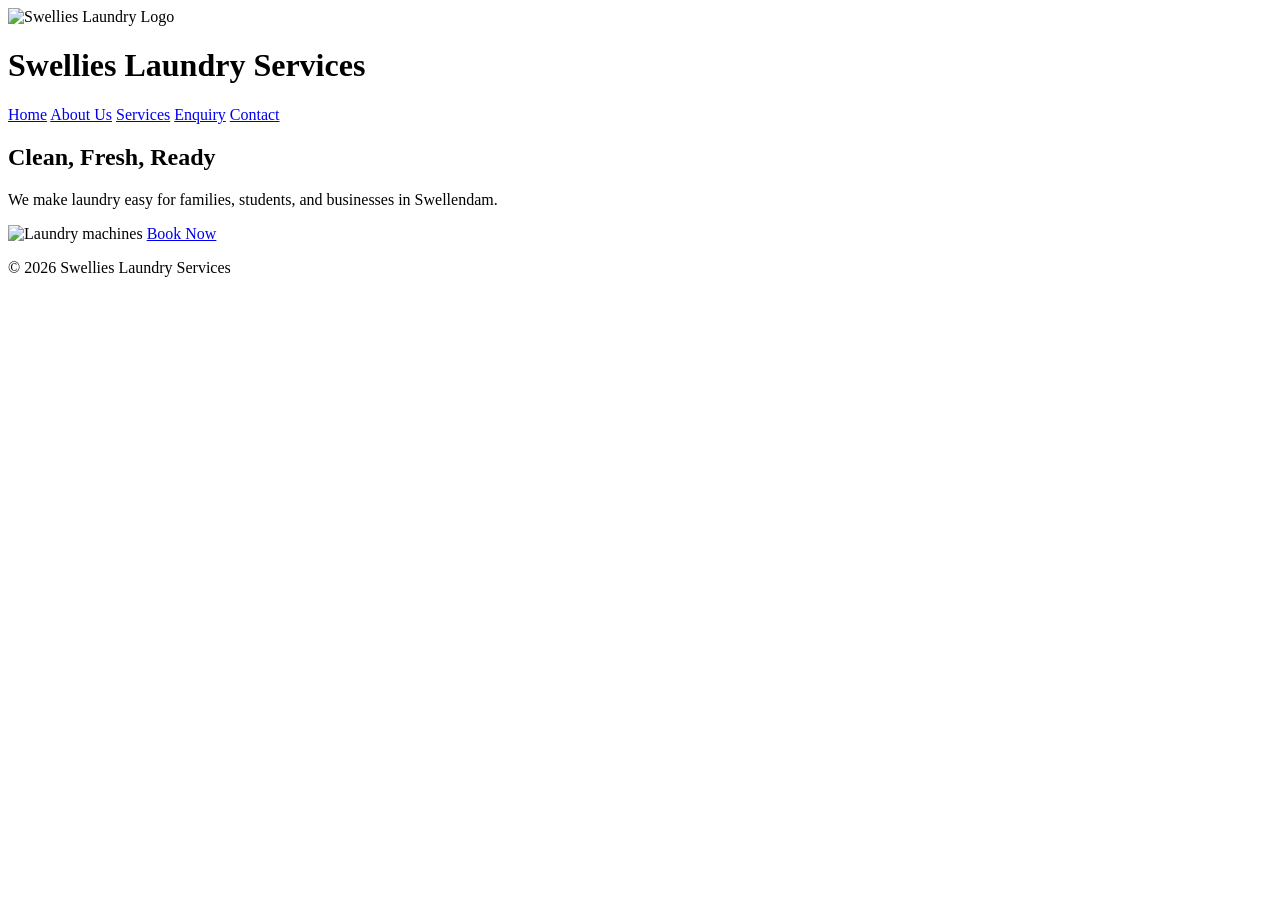
==== index.html @ 78e607af "initial commit" ====
<!DOCTYPE html>
<html lang="en">
<head>
  <meta charset="UTF-8">
  <meta name="viewport" content="width=device-width, initial-scale=1.0">
  <title>Swellies Laundry Services</title>
  <link rel="stylesheet" href="css/style.css">
</head>
<body>
  <header>
    <img src="images/Logo.jpeg" alt="Swellies Laundry Logo" width="120">
    <h1>Swellies Laundry Services</h1>
    <nav>
      <a href="index.html">Home</a>
      <a href="about.html">About Us</a>
      <a href="services.html">Services</a>
      <a href="enquiry.html">Enquiry</a>
      <a href="contact.html">Contact</a>
    </nav>
  </header>

  <main>
  <section>
    <h2>Clean, Fresh, Ready</h2>
    <p>We make laundry easy for families, students, and businesses in Swellendam.</p>
    <img src="images/machines3.jpg" alt="Laundry machines" class="homepage-img">
    <a href="enquiry.html" class="btn">Book Now</a>
  </section>
</main>



  <footer>
    <p>&copy; 2026 Swellies Laundry Services</p>
  </footer>
  <script src="js/script.js"></script>
</body>
</html>
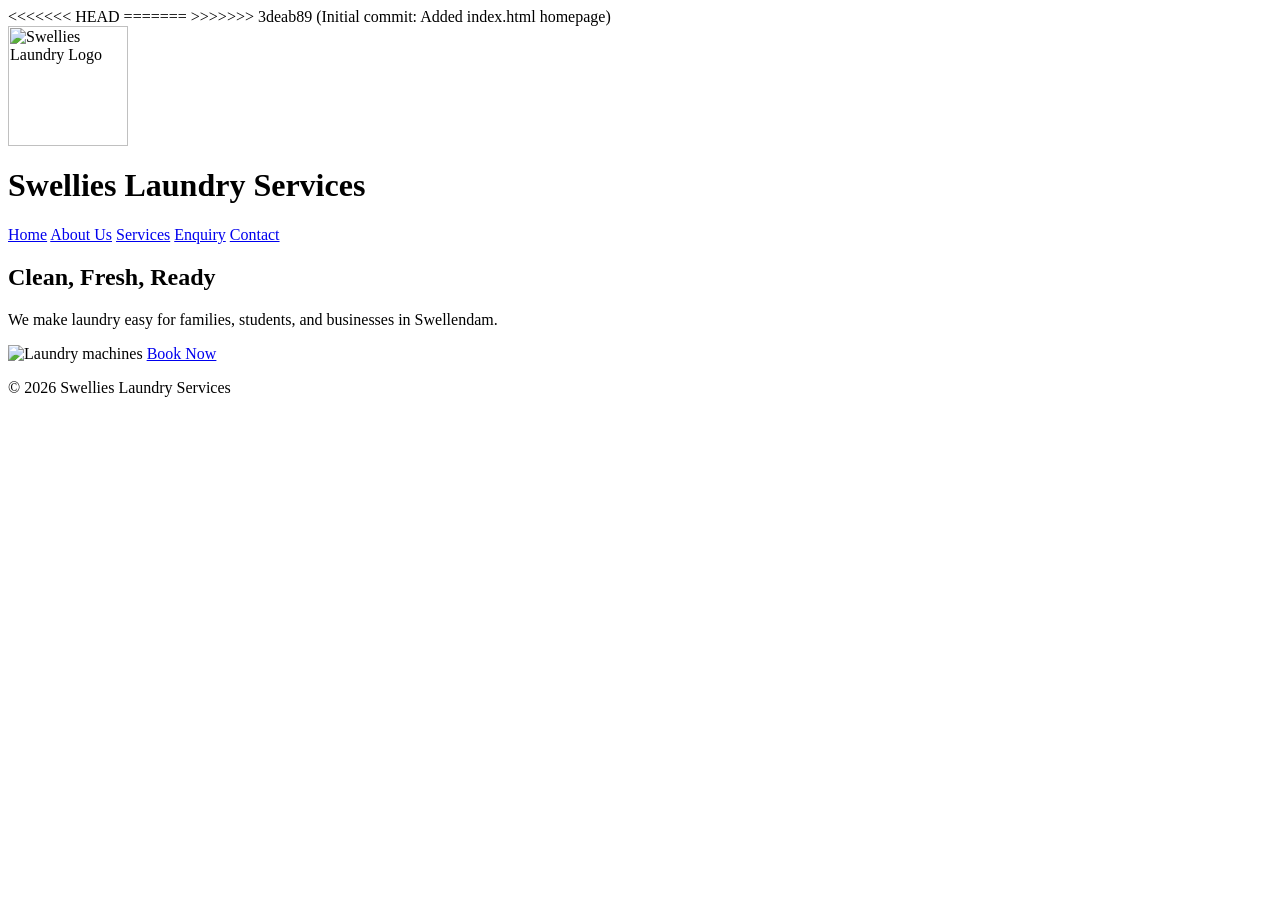
==== commit eaf257f5: "Initial commit: Added index.html homepage" ====
--- a/index.html
+++ b/index.html
@@ -1,3 +1,8 @@
+<<<<<<< HEAD
+<!-- Initial homepage structure -->
+=======
+<!-- Test change -->
+>>>>>>> 3deab89 (Initial commit: Added index.html homepage)
 <!DOCTYPE html>
 <html lang="en">
 <head>
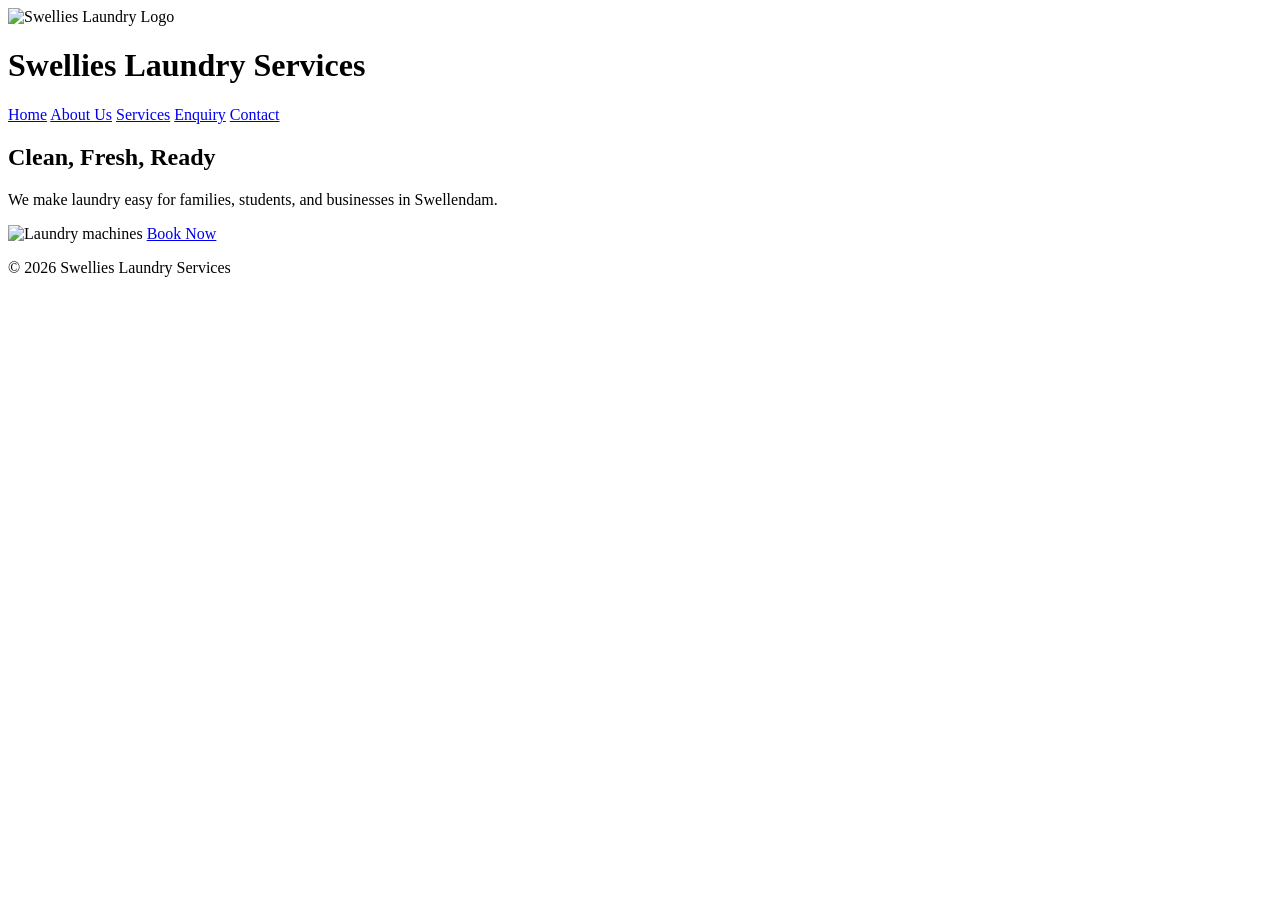
==== commit c8377e35: "Initial commit: Added homepage structure" ====
--- a/index.html
+++ b/index.html
@@ -1,8 +1,4 @@
-<<<<<<< HEAD
 <!-- Initial homepage structure -->
-=======
-<!-- Test change -->
->>>>>>> 3deab89 (Initial commit: Added index.html homepage)
 <!DOCTYPE html>
 <html lang="en">
 <head>
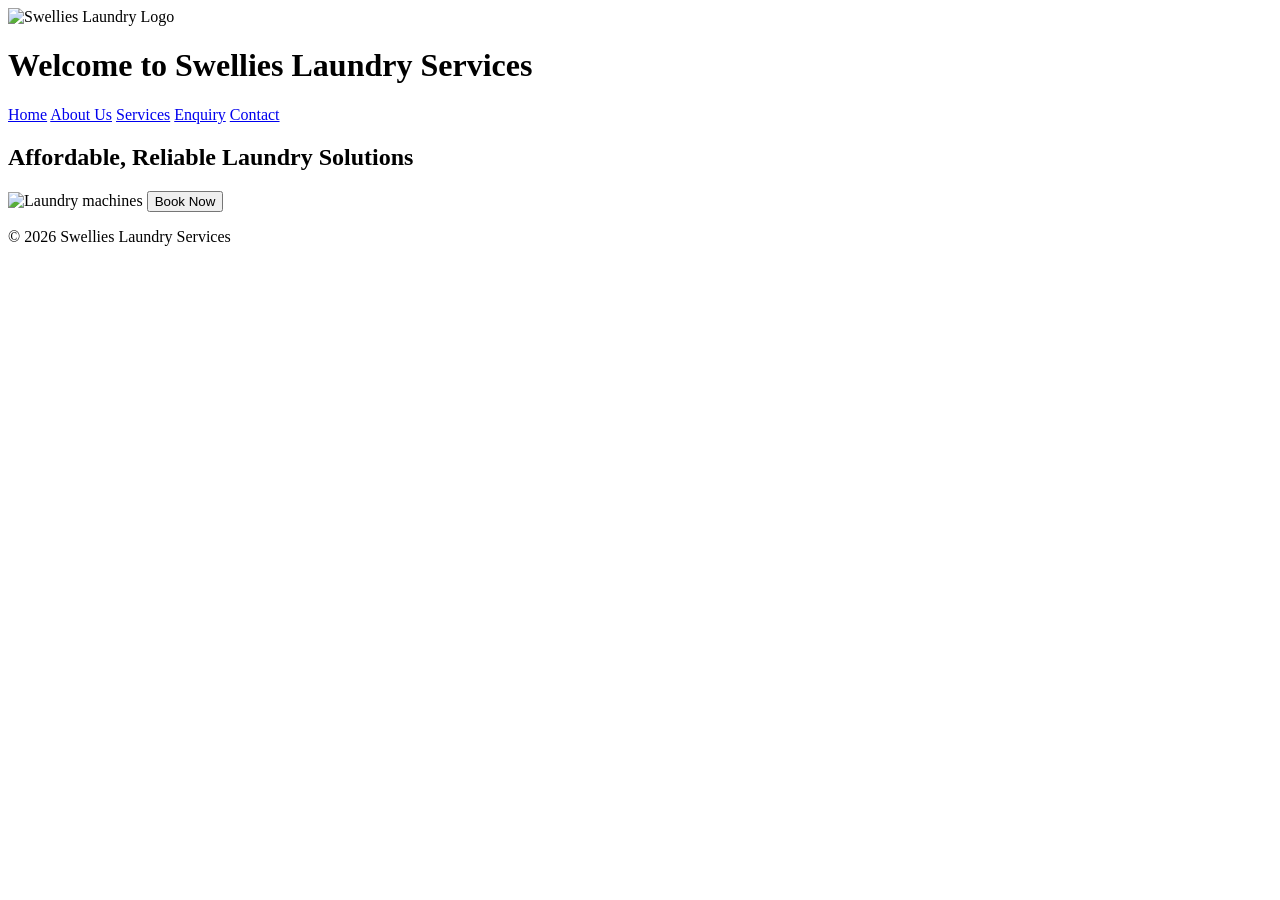
==== commit 36bf4338: "Restored homepage image and Book Now hover effect" ====
--- a/index.html
+++ b/index.html
@@ -1,4 +1,3 @@
-<!-- Initial homepage structure -->
 <!DOCTYPE html>
 <html lang="en">
 <head>
@@ -10,7 +9,7 @@
 <body>
   <header>
     <img src="images/Logo.jpeg" alt="Swellies Laundry Logo" width="120">
-    <h1>Swellies Laundry Services</h1>
+    <h1>Welcome to Swellies Laundry Services</h1>
     <nav>
       <a href="index.html">Home</a>
       <a href="about.html">About Us</a>
@@ -21,19 +20,18 @@
   </header>
 
   <main>
-  <section>
-    <h2>Clean, Fresh, Ready</h2>
-    <p>We make laundry easy for families, students, and businesses in Swellendam.</p>
-    <img src="images/machines3.jpg" alt="Laundry machines" class="homepage-img">
-    <a href="enquiry.html" class="btn">Book Now</a>
-  </section>
-</main>
-
-
+    <section>
+      <h2>Affordable, Reliable Laundry Solutions</h2>
+      <img src="images/machines3.jpg" alt="Laundry machines" class="homepage-img">
+      <!-- Book Now button with both CSS class and JS hook -->
+      <button class="book-button btn">Book Now</button>
+    </section>
+  </main>
 
   <footer>
     <p>&copy; 2026 Swellies Laundry Services</p>
   </footer>
+
   <script src="js/script.js"></script>
 </body>
 </html>
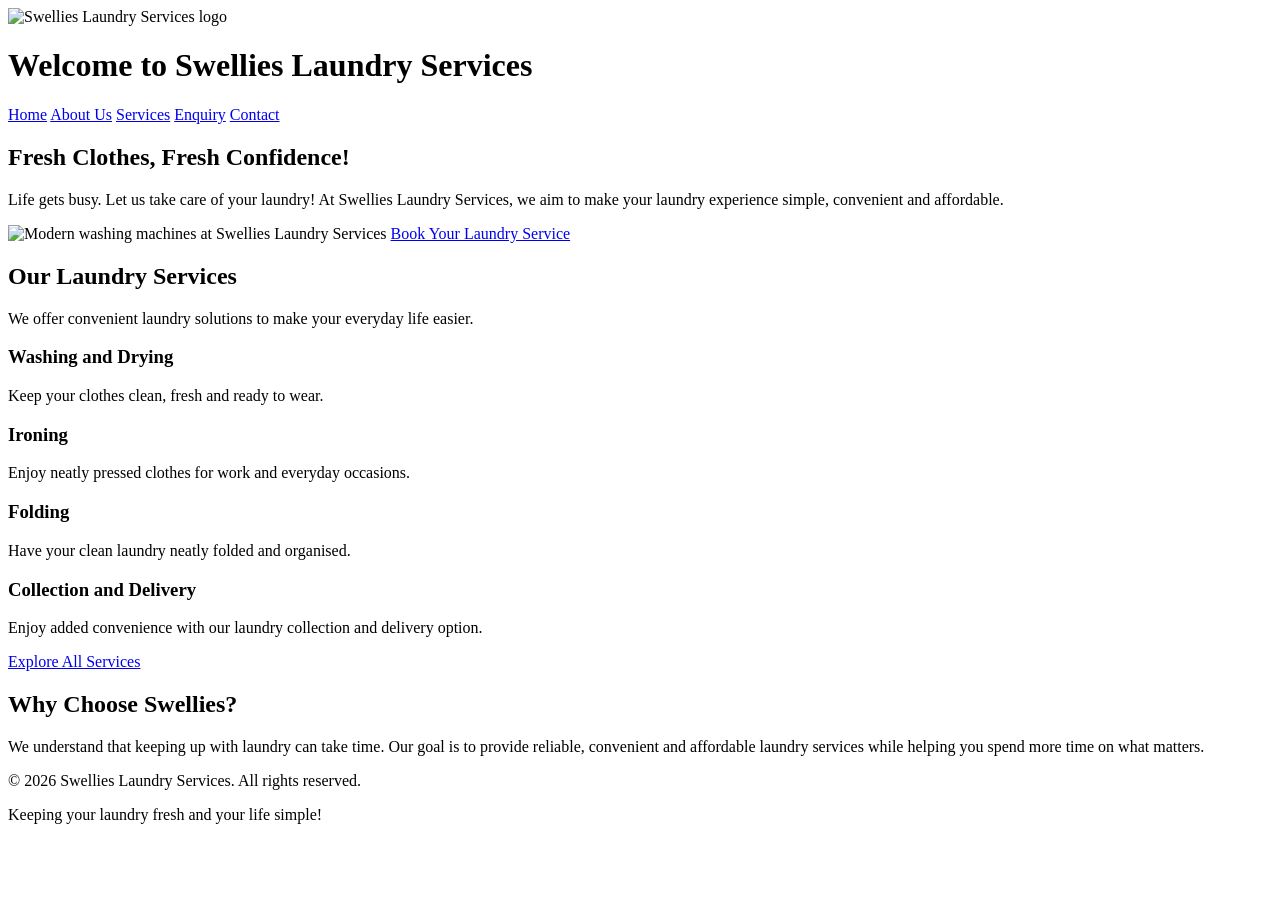
==== commit ea12187b: "Part 3: Add JavaScript interactivity, forms, SEO and map" ====
--- a/index.html
+++ b/index.html
@@ -1,15 +1,28 @@
+
 <!DOCTYPE html>
 <html lang="en">
+
 <head>
   <meta charset="UTF-8">
   <meta name="viewport" content="width=device-width, initial-scale=1.0">
-  <title>Swellies Laundry Services</title>
+
+  <title>Swellies Laundry Services | Affordable Laundry in Swellendam</title>
+
+  <meta name="description" content="Swellies Laundry Services offers convenient and affordable washing, ironing, folding and laundry collection services in Swellendam.">
+
+  <meta name="keywords" content="Swellies Laundry Services, laundry in Swellendam, washing, ironing, laundry collection">
+
   <link rel="stylesheet" href="css/style.css">
 </head>
+
 <body>
+
+  <!-- Website Header -->
   <header>
-    <img src="images/Logo.jpeg" alt="Swellies Laundry Logo" width="120">
+    <img src="images/Logo.jpeg" alt="Swellies Laundry Services logo">
+
     <h1>Welcome to Swellies Laundry Services</h1>
+
     <nav>
       <a href="index.html">Home</a>
       <a href="about.html">About Us</a>
@@ -20,18 +33,85 @@
   </header>
 
   <main>
-    <section>
-      <h2>Affordable, Reliable Laundry Solutions</h2>
-      <img src="images/machines3.jpg" alt="Laundry machines" class="homepage-img">
-      <!-- Book Now button with both CSS class and JS hook -->
-      <button class="book-button btn">Book Now</button>
+
+    <!-- Welcome Section -->
+    <section class="hero-section">
+
+      <h2>Fresh Clothes, Fresh Confidence!</h2>
+
+      <p>
+        Life gets busy. Let us take care of your laundry!
+        At Swellies Laundry Services, we aim to make your laundry
+        experience simple, convenient and affordable.
+      </p>
+
+      <img
+        src="images/machines3.jpg"
+        alt="Modern washing machines at Swellies Laundry Services"
+        class="homepage-img"
+      >
+
+      <a href="enquiry.html" class="btn">Book Your Laundry Service</a>
+
     </section>
+
+    <!-- Services Introduction -->
+    <section class="home-services">
+
+      <h2>Our Laundry Services</h2>
+
+      <p>We offer convenient laundry solutions to make your everyday life easier.</p>
+
+      <div class="service-highlights">
+
+        <div class="service-card">
+          <h3>Washing and Drying</h3>
+          <p>Keep your clothes clean, fresh and ready to wear.</p>
+        </div>
+
+        <div class="service-card">
+          <h3>Ironing</h3>
+          <p>Enjoy neatly pressed clothes for work and everyday occasions.</p>
+        </div>
+
+        <div class="service-card">
+          <h3>Folding</h3>
+          <p>Have your clean laundry neatly folded and organised.</p>
+        </div>
+
+        <div class="service-card">
+          <h3>Collection and Delivery</h3>
+          <p>Enjoy added convenience with our laundry collection and delivery option.</p>
+        </div>
+
+      </div>
+
+      <a href="services.html" class="btn">Explore All Services</a>
+
+    </section>
+
+    <!-- Why Choose Us -->
+    <section class="why-choose-us">
+
+      <h2>Why Choose Swellies?</h2>
+
+      <p>
+        We understand that keeping up with laundry can take time.
+        Our goal is to provide reliable, convenient and affordable
+        laundry services while helping you spend more time on what matters.
+      </p>
+
+    </section>
+
   </main>
 
+  <!-- Website Footer -->
   <footer>
-    <p>&copy; 2026 Swellies Laundry Services</p>
+    <p>&copy; 2026 Swellies Laundry Services. All rights reserved.</p>
+    <p>Keeping your laundry fresh and your life simple!</p>
   </footer>
 
-  <script src="js/script.js"></script>
+  <script src="JS/js/script.js"></script>
+
 </body>
 </html>
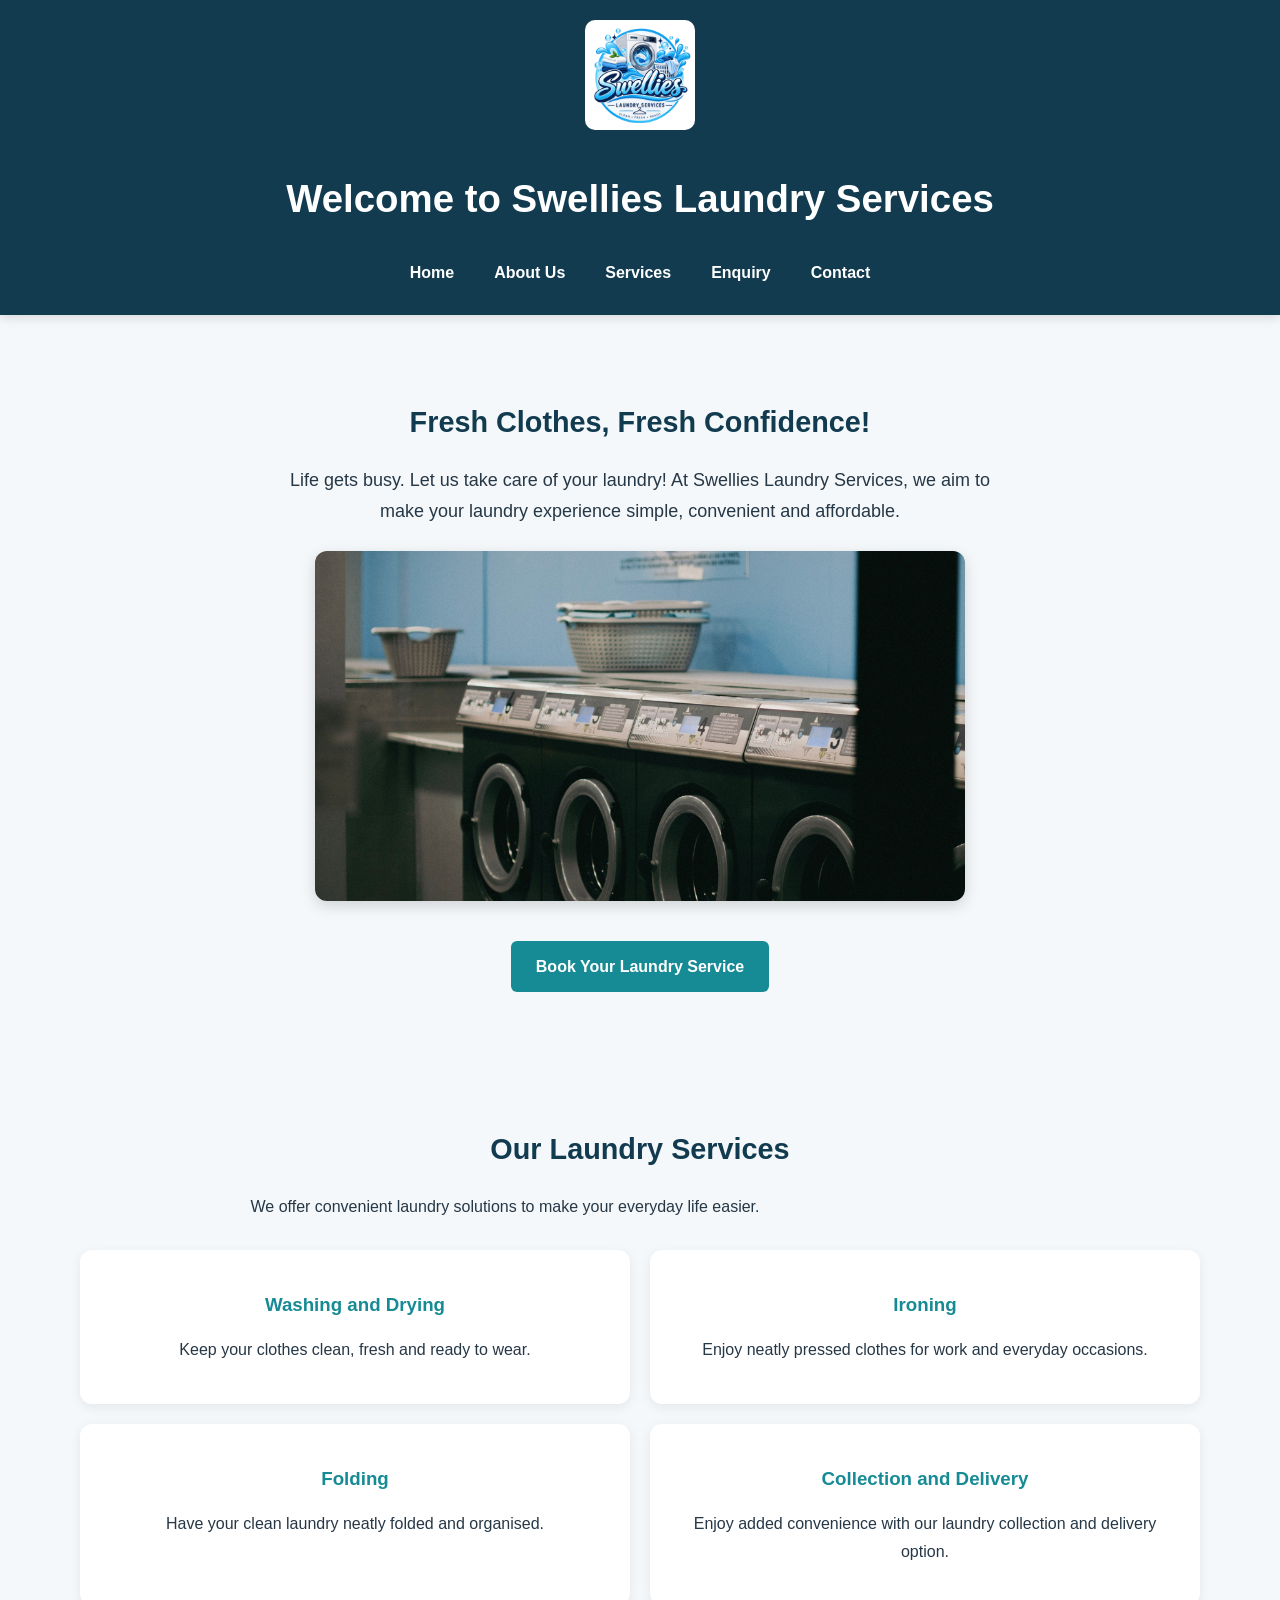
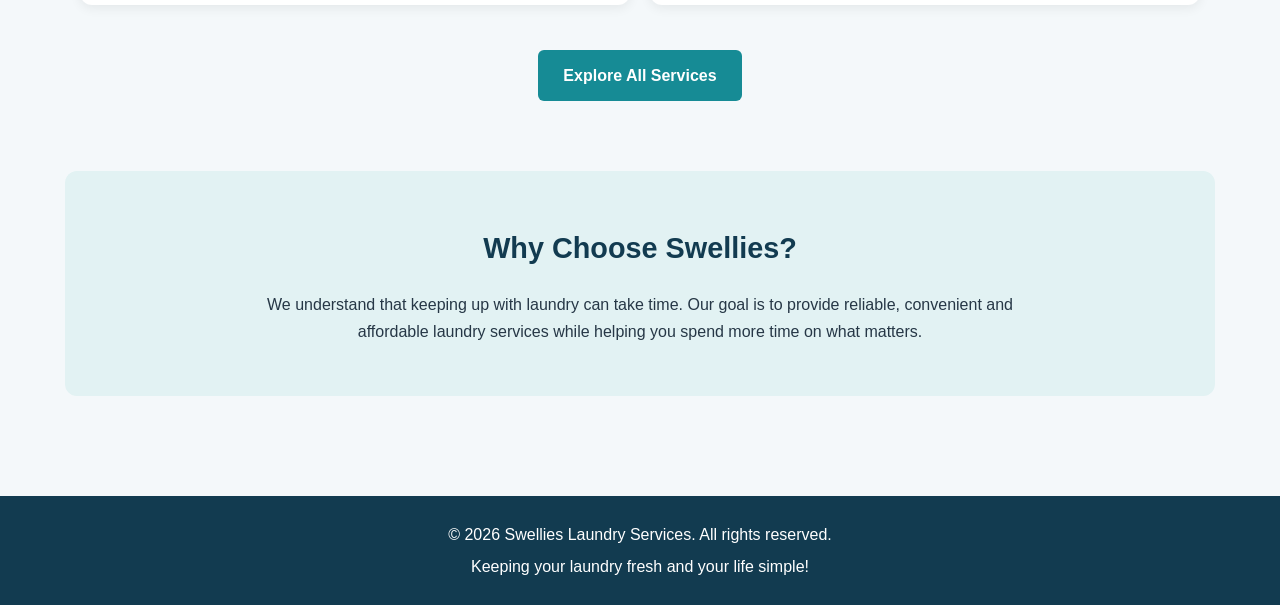
==== commit 5a434596: "Fix CSS and image paths for GitHub Pages" ====
--- a/index.html
+++ b/index.html
@@ -12,14 +12,14 @@
 
   <meta name="keywords" content="Swellies Laundry Services, laundry in Swellendam, washing, ironing, laundry collection">
 
-  <link rel="stylesheet" href="css/style.css">
+  <link rel="stylesheet" href="CSS/style.css">
 </head>
 
 <body>
 
   <!-- Website Header -->
   <header>
-    <img src="images/Logo.jpeg" alt="Swellies Laundry Services logo">
+    <img src="IMAGES/Logo.jpeg" alt="Swellies Laundry Services logo">
 
     <h1>Welcome to Swellies Laundry Services</h1>
 
@@ -46,7 +46,7 @@
       </p>
 
       <img
-        src="images/machines3.jpg"
+        src="IMAGES/machines3.jpg"
         alt="Modern washing machines at Swellies Laundry Services"
         class="homepage-img"
       >
--- a/CSS/style.css
+++ b/CSS/style.css
@@ -0,0 +1,871 @@
+
+/* =========================
+   GENERAL PAGE STYLING
+========================= */
+
+* {
+  box-sizing: border-box;
+}
+
+html {
+  scroll-behavior: smooth;
+}
+
+body {
+  font-family: Arial, sans-serif;
+  margin: 0;
+  min-height: 100vh;
+  display: flex;
+  flex-direction: column;
+  line-height: 1.7;
+  background-color: #f4f8fa;
+  color: #263746;
+}
+
+main {
+  flex: 1;
+  width: 90%;
+  max-width: 1150px;
+  margin: 0 auto;
+  padding: 35px 0;
+}
+
+h1, h2, h3 {
+  color: #123b50;
+  line-height: 1.3;
+}
+
+h1 {
+  font-size: 2.4rem;
+}
+
+h2 {
+  font-size: 1.8rem;
+}
+
+p {
+  margin-bottom: 15px;
+}
+
+/* =========================
+   HEADER AND NAVIGATION
+========================= */
+
+header {
+  background-color: #123b50;
+  color: white;
+  padding: 20px;
+  text-align: center;
+  box-shadow: 0 3px 10px rgba(0, 0, 0, 0.12);
+}
+
+header img {
+  width: 110px;
+  height: auto;
+  margin-bottom: 10px;
+  border-radius: 10px;
+}
+
+header h1 {
+  color: white;
+}
+
+nav {
+  display: flex;
+  justify-content: center;
+  flex-wrap: wrap;
+  gap: 12px;
+  margin-top: 15px;
+}
+
+nav a {
+  color: white;
+  text-decoration: none;
+  font-weight: bold;
+  padding: 9px 14px;
+  border-radius: 5px;
+  transition: background-color 0.3s ease;
+}
+
+nav a:hover {
+  background-color: #218c9b;
+}
+
+/* =========================
+   HOMEPAGE
+========================= */
+
+.homepage-img {
+  display: block;
+  width: 100%;
+  max-width: 650px;
+  height: 350px;
+  object-fit: cover;
+  margin: 25px auto;
+  border-radius: 12px;
+  box-shadow: 0 5px 15px rgba(0, 0, 0, 0.15);
+}
+
+.btn {
+  display: inline-block;
+  padding: 12px 25px;
+  background-color: #168b95;
+  color: white;
+  text-decoration: none;
+  font-weight: bold;
+  border-radius: 6px;
+  margin-top: 15px;
+  transition: background-color 0.3s ease,
+              transform 0.3s ease;
+}
+
+.btn:hover {
+  background-color: #106b75;
+  transform: translateY(-3px);
+}
+
+/* =========================
+   SERVICES PAGE
+========================= */
+
+.services-section {
+  background-color: white;
+  padding: 25px;
+  margin: 25px 0;
+  text-align: center;
+  border-radius: 12px;
+  box-shadow: 0 3px 12px rgba(0, 0, 0, 0.07);
+}
+
+.service-img {
+  width: 100%;
+  max-width: 300px;
+  height: 200px;
+  object-fit: cover;
+  margin: 12px;
+  border-radius: 9px;
+  transition: transform 0.3s ease;
+}
+
+.service-img:hover {
+  transform: scale(1.04);
+}
+
+/* =========================
+   FORMS
+========================= */
+
+form {
+  background-color: white;
+  max-width: 650px;
+  margin: 25px auto;
+  padding: 30px;
+  border-radius: 12px;
+  box-shadow: 0 3px 12px rgba(0, 0, 0, 0.08);
+}
+
+form label {
+  display: block;
+  font-weight: bold;
+  margin: 15px 0 5px;
+  color: #123b50;
+}
+
+form input,
+form select,
+form textarea {
+  display: block;
+  width: 100%;
+  padding: 12px;
+  border: 1px solid #cbd5dc;
+  border-radius: 6px;
+  font-family: Arial, sans-serif;
+  font-size: 16px;
+  background-color: #fff;
+}
+
+form textarea {
+  min-height: 120px;
+  resize: vertical;
+}
+
+form input:focus,
+form select:focus,
+form textarea:focus {
+  outline: none;
+  border-color: #168b95;
+  box-shadow: 0 0 5px rgba(22, 139, 149, 0.3);
+}
+
+form button {
+  display: inline-block;
+  padding: 12px 25px;
+  margin-top: 20px;
+  border: none;
+  border-radius: 6px;
+  background-color: #168b95;
+  color: white;
+  font-size: 16px;
+  font-weight: bold;
+  cursor: pointer;
+}
+
+form button:hover {
+  background-color: #106b75;
+}
+
+/* =========================
+   ABOUT AND CONTACT PAGES
+========================= */
+
+main section {
+  margin-bottom: 30px;
+}
+
+main section p {
+  max-width: 850px;
+}
+
+/* =========================
+   FOOTER
+========================= */
+
+footer {
+  background-color: #123b50;
+  color: white;
+  text-align: center;
+  padding: 20px;
+  margin-top: 35px;
+}
+
+footer p {
+  margin: 5px;
+}
+
+/* =========================
+   RESPONSIVE DESIGN
+========================= */
+
+@media (max-width: 768px) {
+
+  main {
+    width: 92%;
+    padding: 20px 0;
+  }
+
+  h1 {
+    font-size: 2rem;
+  }
+
+  h2 {
+    font-size: 1.5rem;
+  }
+
+  nav {
+    flex-direction: column;
+    align-items: center;
+    gap: 5px;
+  }
+
+  nav a {
+    width: 100%;
+    max-width: 250px;
+  }
+
+  .homepage-img {
+    height: 250px;
+  }
+
+  .service-img {
+    max-width: 100%;
+    height: auto;
+  }
+
+  form {
+    padding: 20px;
+  }
+}
+
+@media (max-width: 480px) {
+
+  h1 {
+    font-size: 1.7rem;
+  }
+
+  h2 {
+    font-size: 1.35rem;
+  }
+
+  body {
+    font-size: 15px;
+  }
+
+  .homepage-img {
+    height: 200px;
+  }
+
+  .btn {
+    width: 100%;
+    text-align: center;
+  }
+}
+
+
+/* =========================
+   HOMEPAGE EXTRA SECTIONS
+========================= */
+
+.hero-section {
+  text-align: center;
+  padding: 30px 15px 45px;
+}
+
+.hero-section p {
+  max-width: 700px;
+  margin: 15px auto;
+  font-size: 18px;
+}
+
+.home-services {
+  text-align: center;
+  padding: 40px 15px;
+}
+
+.service-highlights {
+  display: grid;
+  grid-template-columns: repeat(2, 1fr);
+  gap: 20px;
+  margin: 30px 0;
+}
+
+.service-card {
+  background-color: white;
+  padding: 25px;
+  border-radius: 12px;
+  box-shadow: 0 3px 12px rgba(0, 0, 0, 0.07);
+  transition: transform 0.3s ease;
+}
+
+.service-card:hover {
+  transform: translateY(-5px);
+}
+
+.service-card h3 {
+  color: #168b95;
+}
+
+.why-choose-us {
+  background-color: #e2f2f3;
+  text-align: center;
+  padding: 35px;
+  margin: 30px 0;
+  border-radius: 12px;
+}
+
+.why-choose-us p {
+  max-width: 750px;
+  margin: 15px auto;
+}
+
+@media (max-width: 600px) {
+  .service-highlights {
+    grid-template-columns: 1fr;
+  }
+
+  .hero-section p {
+    font-size: 16px;
+  }
+}
+
+
+/* =========================
+   ENQUIRY PAGE
+========================= */
+
+.enquiry-intro {
+  text-align: center;
+  max-width: 750px;
+  margin: 0 auto 30px;
+}
+
+.enquiry-intro p {
+  font-size: 17px;
+}
+
+#enquiryForm h2 {
+  text-align: center;
+  margin-bottom: 25px;
+}
+
+#enquiryResponse {
+  margin-top: 20px;
+  padding: 15px;
+  border-radius: 8px;
+  line-height: 1.6;
+}
+
+#enquiryResponse:empty {
+  display: none;
+}
+
+#enquiryResponse.success {
+  background-color: #e2f2f3;
+  border: 1px solid #168b95;
+  color: #123b50;
+}
+
+#enquiryResponse.error {
+  background-color: #fff0f0;
+  border: 1px solid #cc5555;
+  color: #922222;
+}
+
+
+/* =========================
+   CONTACT PAGE
+========================= */
+
+.contact-intro {
+  text-align: center;
+  margin-bottom: 30px;
+}
+
+.contact-intro p {
+  max-width: 700px;
+  margin: 15px auto;
+}
+
+.contact-details {
+  background-color: #e2f2f3;
+  padding: 25px;
+  border-radius: 12px;
+  margin-bottom: 35px;
+}
+
+.contact-details h2 {
+  margin-top: 0;
+}
+
+.contact-form-section h2 {
+  text-align: center;
+}
+
+#contactResponse {
+  margin-top: 20px;
+  padding: 15px;
+  border-radius: 8px;
+}
+
+#contactResponse:empty {
+  display: none;
+}
+
+#contactResponse.success {
+  background-color: #e2f2f3;
+  border: 1px solid #168b95;
+  color: #123b50;
+}
+
+#contactResponse.error {
+  background-color: #fff0f0;
+  border: 1px solid #cc5555;
+  color: #922222;
+}
+
+
+/* =========================
+   INTERACTIVE SERVICES PAGE
+========================= */
+
+.services-intro {
+  text-align: center;
+  margin-bottom: 30px;
+}
+
+.services-intro p {
+  max-width: 700px;
+  margin: 0 auto;
+}
+
+.service-controls {
+  background-color: white;
+  padding: 25px;
+  border-radius: 12px;
+  margin-bottom: 30px;
+  text-align: center;
+  box-shadow: 0 3px 12px rgba(0, 0, 0, 0.07);
+}
+
+.service-controls label {
+  display: block;
+  font-weight: bold;
+  color: #123b50;
+  margin-bottom: 10px;
+}
+
+#serviceSearch {
+  width: 100%;
+  max-width: 550px;
+  padding: 14px;
+  border: 1px solid #cbd5dc;
+  border-radius: 8px;
+  font-size: 16px;
+}
+
+#serviceSearch:focus {
+  outline: 2px solid #168b95;
+  outline-offset: 2px;
+}
+
+.filter-buttons {
+  display: flex;
+  justify-content: center;
+  flex-wrap: wrap;
+  gap: 10px;
+  margin-top: 20px;
+}
+
+.filter-btn {
+  background-color: #e2f2f3;
+  color: #123b50;
+  border: 1px solid #168b95;
+  border-radius: 6px;
+  padding: 10px 18px;
+  font-size: 15px;
+  cursor: pointer;
+}
+
+.filter-btn:hover,
+.filter-btn.active {
+  background-color: #168b95;
+  color: white;
+}
+
+.services-grid {
+  display: grid;
+  grid-template-columns: repeat(2, minmax(0, 1fr));
+  gap: 25px;
+  align-items: stretch;
+}
+
+.services-grid .services-section {
+  margin: 0;
+  padding: 25px;
+}
+
+.services-grid .services-section h3 {
+  color: #123b50;
+  font-size: 1.4rem;
+}
+
+.service-images {
+  display: flex;
+  flex-wrap: wrap;
+  justify-content: center;
+  gap: 10px;
+}
+
+.services-grid .service-img {
+  width: 130px;
+  height: 110px;
+  margin: 0;
+  object-fit: cover;
+}
+
+.services-grid .services-section .btn {
+  margin-top: 15px;
+}
+
+#noServicesMessage {
+  text-align: center;
+  padding: 25px;
+  background-color: #e2f2f3;
+  border-radius: 10px;
+}
+
+#noServicesMessage[hidden],
+.services-section[hidden] {
+  display: none !important;
+}
+
+@media (max-width: 768px) {
+  .services-grid {
+    grid-template-columns: 1fr;
+  }
+
+  .service-controls {
+    padding: 20px;
+  }
+}
+
+
+/* =========================
+   IMAGE LIGHTBOX
+========================= */
+
+.services-grid .service-img {
+  cursor: zoom-in;
+}
+
+.lightbox {
+  position: fixed;
+  inset: 0;
+  background-color: rgba(0, 0, 0, 0.9);
+  z-index: 1000;
+  display: flex;
+  flex-direction: column;
+  justify-content: center;
+  align-items: center;
+  padding: 40px 20px;
+}
+
+.lightbox[hidden] {
+  display: none;
+}
+
+#lightboxImage {
+  max-width: 90%;
+  max-height: 75vh;
+  object-fit: contain;
+  border-radius: 8px;
+}
+
+#lightboxCaption {
+  color: white;
+  text-align: center;
+  margin-top: 15px;
+}
+
+.lightbox-close {
+  position: absolute;
+  top: 15px;
+  right: 25px;
+  background: transparent;
+  border: none;
+  color: white;
+  font-size: 40px;
+  cursor: pointer;
+}
+
+
+/* =========================
+   FAQ ACCORDION
+========================= */
+
+.faq-section {
+  max-width: 850px;
+  margin: 50px auto;
+  padding: 20px;
+}
+
+.faq-section h2 {
+  text-align: center;
+  margin-bottom: 15px;
+}
+
+.faq-section > p {
+  text-align: center;
+  margin-bottom: 30px;
+}
+
+.faq-item {
+  background-color: white;
+  border-radius: 10px;
+  margin-bottom: 12px;
+  overflow: hidden;
+  box-shadow: 0 3px 10px rgba(0, 0, 0, 0.06);
+}
+
+.faq-question {
+  width: 100%;
+  background-color: white;
+  color: #123b50;
+  padding: 20px;
+  border: none;
+  text-align: left;
+  font-size: 16px;
+  font-weight: bold;
+  cursor: pointer;
+  display: flex;
+  justify-content: space-between;
+  align-items: center;
+  gap: 15px;
+}
+
+.faq-question:hover {
+  background-color: #e2f2f3;
+}
+
+.faq-question:focus-visible {
+  outline: 3px solid #168b95;
+  outline-offset: -3px;
+}
+
+.faq-icon {
+  color: #168b95;
+  font-size: 24px;
+  font-weight: bold;
+}
+
+.faq-answer {
+  padding: 5px 20px 20px;
+  color: #263746;
+  border-top: 1px solid #e5e5e5;
+}
+
+.faq-answer[hidden] {
+  display: none;
+}
+
+.faq-answer a {
+  color: #106b75;
+  font-weight: bold;
+}
+
+@media (max-width: 600px) {
+  .faq-section {
+    padding: 10px;
+  }
+
+  .faq-question {
+    padding: 15px;
+    font-size: 15px;
+  }
+}
+
+/* =========================
+   ABOUT US PAGE
+========================= */
+
+.about-intro,
+.about-history {
+  max-width: 900px;
+  margin: 35px auto;
+  padding: 30px;
+  background-color: white;
+  border-radius: 12px;
+  box-shadow: 0 3px 12px rgba(0, 0, 0, 0.05);
+}
+
+.about-intro h2,
+.about-history h2 {
+  color: #123b50;
+  margin-bottom: 15px;
+}
+
+.about-intro p,
+.about-history p {
+  line-height: 1.8;
+  margin-bottom: 12px;
+}
+
+.about-values {
+  max-width: 950px;
+  margin: 35px auto;
+  display: grid;
+  grid-template-columns: repeat(2, 1fr);
+  gap: 25px;
+  padding: 0 20px;
+}
+
+.about-card {
+  background-color: white;
+  padding: 30px;
+  border-radius: 12px;
+  border-top: 5px solid #168b95;
+  box-shadow: 0 3px 12px rgba(0, 0, 0, 0.05);
+}
+
+.about-card h2 {
+  color: #123b50;
+  margin-bottom: 15px;
+}
+
+.about-card p {
+  line-height: 1.8;
+}
+
+.about-cta {
+  max-width: 900px;
+  margin: 40px auto;
+  padding: 40px 25px;
+  text-align: center;
+  background-color: #e2f2f3;
+  border-radius: 12px;
+}
+
+.about-cta h2 {
+  color: #123b50;
+  margin-bottom: 15px;
+}
+
+.about-cta p {
+  margin-bottom: 25px;
+}
+
+@media (max-width: 768px) {
+  .about-values {
+    grid-template-columns: 1fr;
+  }
+
+  .about-intro,
+  .about-history {
+    margin: 20px;
+    padding: 20px;
+  }
+
+  .about-cta {
+    margin: 25px 20px;
+    padding: 30px 20px;
+  }
+}
+
+
+/* =========================
+   CONTACT PAGE LOCATION MAP
+========================= */
+
+.location-section {
+  max-width: 950px;
+  margin: 40px auto;
+  padding: 25px;
+  text-align: center;
+  background-color: white;
+  border-radius: 12px;
+  box-shadow: 0 3px 12px rgba(0, 0, 0, 0.06);
+}
+
+.location-section h2 {
+  color: #123b50;
+  margin-bottom: 15px;
+}
+
+.location-section p {
+  margin-bottom: 25px;
+  line-height: 1.7;
+}
+
+.map-container {
+  width: 100%;
+  overflow: hidden;
+  border-radius: 10px;
+}
+
+.map-container iframe {
+  display: block;
+  width: 100%;
+  border: 0;
+}
+
+@media (max-width: 600px) {
+  .location-section {
+    margin: 25px 15px;
+    padding: 15px;
+  }
+
+  .map-container iframe {
+    height: 280px;
+  }
+}
+
+
